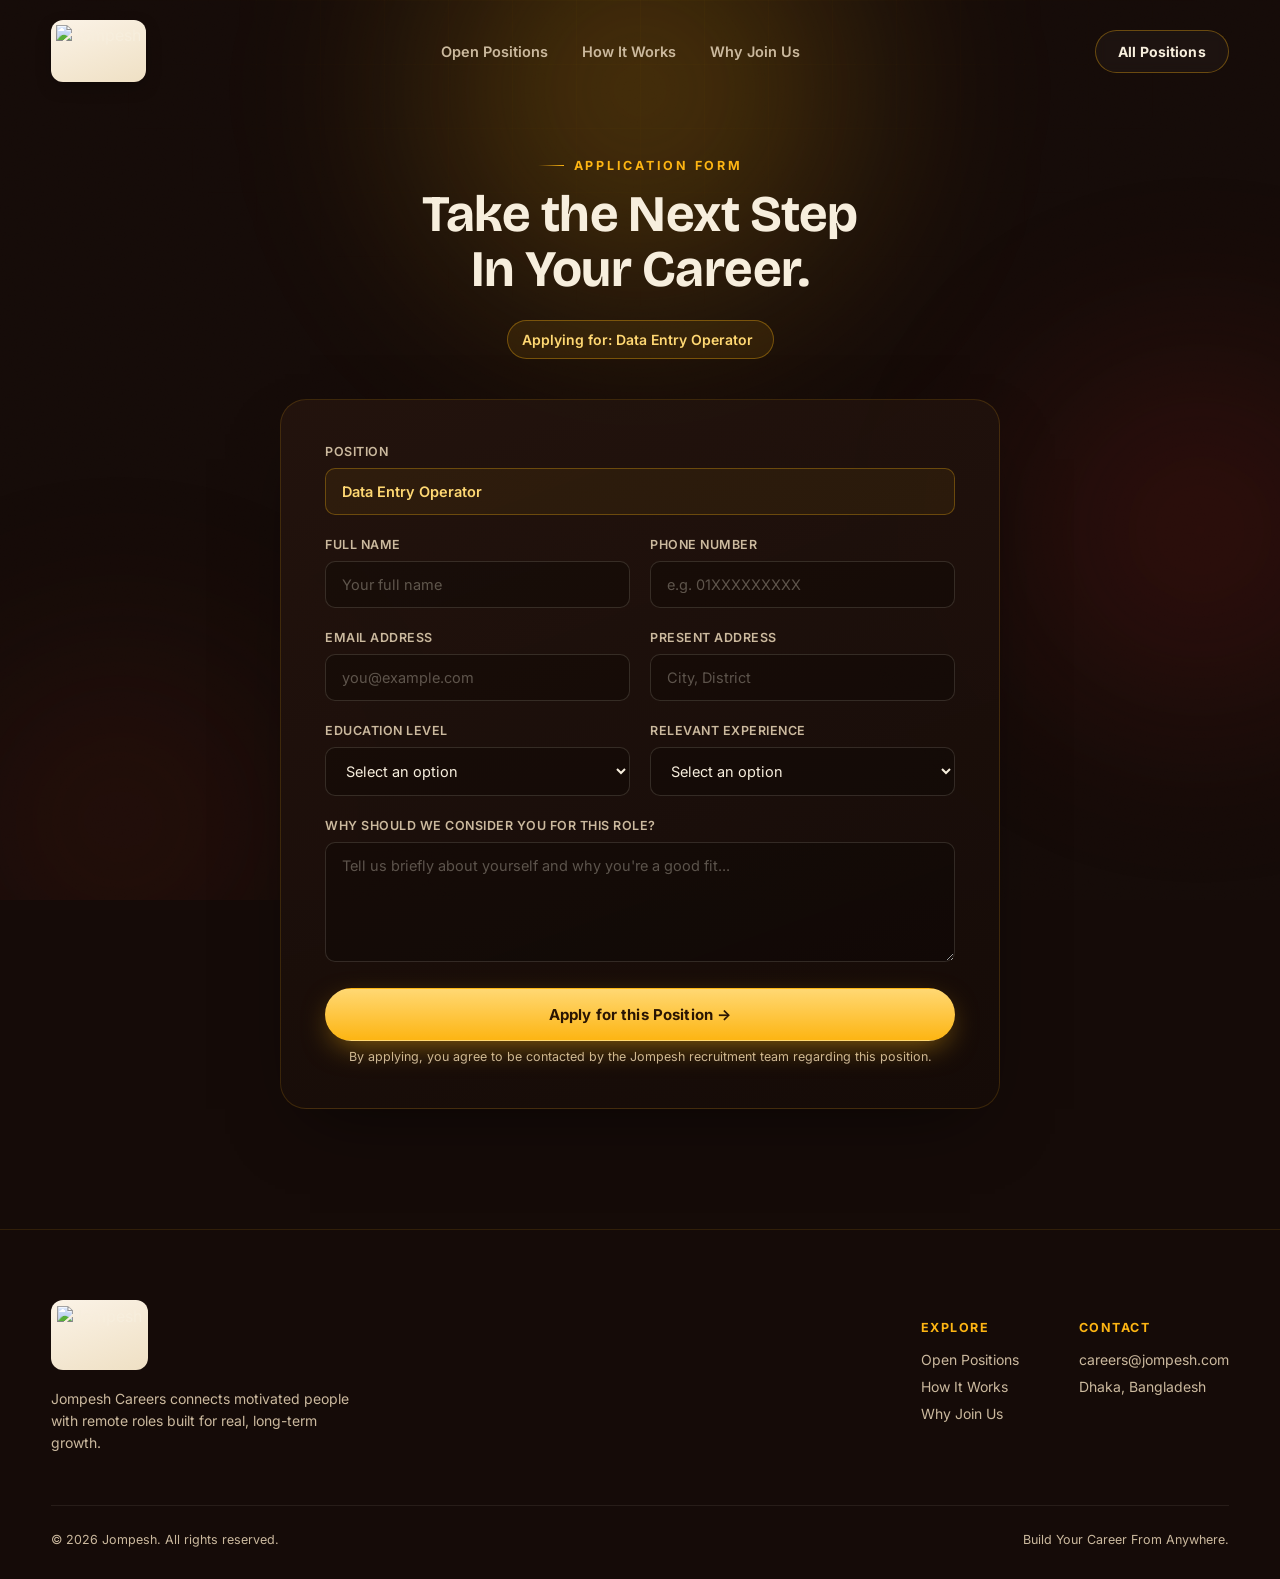
==== apply.html @ f6505351 "Add files via upload" ====
<!DOCTYPE html>
<html lang="en">
<head>
<meta charset="UTF-8">
<meta name="viewport" content="width=device-width, initial-scale=1.0">
<title>Apply — Jompesh Careers</title>
<meta name="description" content="Submit your application for a remote position at Jompesh.">
<link rel="icon" href="assets/logo.png">
<link rel="preconnect" href="https://fonts.googleapis.com">
<link rel="stylesheet" href="styles.css">
</head>
<body>

<div class="scene-bg">
  <div class="glow-orb gold"></div>
  <div class="glow-orb burgundy"></div>
  <div class="glow-orb brown"></div>
</div>

<!-- NAVBAR -->
<header class="navbar" id="navbar">
  <div class="wrap">
    <a href="index.html" class="brand">
      <span class="logo-frame"><img src="assets/logo.png" alt="Jompesh"></span>
    </a>
    <nav class="nav-links">
      <a href="index.html#positions">Open Positions</a>
      <a href="index.html#how-it-works">How It Works</a>
      <a href="index.html#why-us">Why Join Us</a>
    </nav>
    <div class="nav-cta">
      <a href="index.html#positions" class="btn btn-ghost">All Positions</a>
    </div>
    <button class="hamburger" id="hamburgerBtn" aria-label="Open menu">
      <span></span><span></span><span></span>
    </button>
  </div>
</header>

<div class="mobile-menu" id="mobileMenu">
  <a href="index.html#positions">Open Positions</a>
  <a href="index.html#how-it-works">How It Works</a>
  <a href="index.html#why-us">Why Join Us</a>
</div>

<!-- APPLY HERO -->
<section class="apply-hero">
  <div class="wrap">
    <span class="eyebrow reveal">Application Form</span>
    <h1 class="reveal">Take the Next Step<br>In Your Career.</h1>
    <div class="applying-for reveal" id="applyingForLabel"><span class="dot"></span>Applying for: Data Entry Operator</div>
  </div>
</section>

<!-- FORM -->
<section>
  <div class="wrap">
    <form class="form-shell reveal" id="applyForm" novalidate>

      <div class="field readonly">
        <label for="positionField">Position</label>
        <input type="text" id="positionField" readonly>
      </div>

      <div class="form-row">
        <div class="field">
          <label for="fullName">Full Name</label>
          <input type="text" id="fullName" placeholder="Your full name" required>
          <span class="field-error">Please enter your full name.</span>
        </div>
        <div class="field">
          <label for="phone">Phone Number</label>
          <input type="tel" id="phone" placeholder="e.g. 01XXXXXXXXX" required>
          <span class="field-error">Please enter a valid phone number.</span>
        </div>
      </div>

      <div class="form-row">
        <div class="field">
          <label for="email">Email Address</label>
          <input type="email" id="email" placeholder="you@example.com" required>
          <span class="field-error">Please enter a valid email address.</span>
        </div>
        <div class="field">
          <label for="address">Present Address</label>
          <input type="text" id="address" placeholder="City, District" required>
          <span class="field-error">Please enter your address.</span>
        </div>
      </div>

      <div class="form-row">
        <div class="field">
          <label for="education">Education Level</label>
          <select id="education" required>
            <option value="">Select an option</option>
            <option>SSC</option>
            <option>HSC</option>
            <option>Bachelor's Degree</option>
            <option>Master's Degree</option>
            <option>Other</option>
          </select>
          <span class="field-error">Please select your education level.</span>
        </div>
        <div class="field">
          <label for="experience">Relevant Experience</label>
          <select id="experience" required>
            <option value="">Select an option</option>
            <option>No Experience</option>
            <option>Less than 1 Year</option>
            <option>1–2 Years</option>
            <option>2+ Years</option>
          </select>
          <span class="field-error">Please select your experience level.</span>
        </div>
      </div>

      <div class="field">
        <label for="message">Why should we consider you for this role?</label>
        <textarea id="message" placeholder="Tell us briefly about yourself and why you're a good fit..." required></textarea>
        <span class="field-error">Please share a short message.</span>
      </div>

      <button type="submit" class="btn btn-primary btn-block">Apply for this Position →</button>
      <p class="form-foot">By applying, you agree to be contacted by the Jompesh recruitment team regarding this position.</p>
    </form>
  </div>
</section>

<!-- FOOTER -->
<footer>
  <div class="wrap">
    <div class="footer-top">
      <div class="footer-brand">
        <span class="logo-frame"><img src="assets/logo.png" alt="Jompesh"></span>
        <p>Jompesh Careers connects motivated people with remote roles built for real, long-term growth.</p>
      </div>
      <div class="footer-cols">
        <div class="footer-col">
          <h5>Explore</h5>
          <a href="index.html#positions">Open Positions</a>
          <a href="index.html#how-it-works">How It Works</a>
          <a href="index.html#why-us">Why Join Us</a>
        </div>
        <div class="footer-col">
          <h5>Contact</h5>
          <p>careers@jompesh.com</p>
          <p>Dhaka, Bangladesh</p>
        </div>
      </div>
    </div>
    <div class="footer-bottom">
      <span>© 2026 Jompesh. All rights reserved.</span>
      <span>Build Your Career From Anywhere.</span>
    </div>
  </div>
</footer>

<script src="script.js"></script>
</body>
</html>
---- styles.css ----
/* ============================================================
   Jompesh Careers — Design Tokens
   ============================================================ */
@import url('https://fonts.googleapis.com/css2?family=Bricolage+Grotesque:opsz,wght@12..96,400;12..96,500;12..96,600;12..96,700;12..96,800&family=Inter:wght@400;500;600;700&display=swap');

:root{
  /* Core palette — sampled directly from the Jompesh logo */
  --gold: #fdb513;
  --gold-soft: #ffd873;
  --gold-dim: #b9860f;
  --burgundy: #bc2625;
  --burgundy-soft: #e0524f;
  --brown: #6a2216;
  --brown-deep: #4a1810;
  --near-black: #150b08;
  --near-black-2: #1c100a;
  --cream: #f7eedd;
  --cream-dim: #cbb99e;

  --font-display: 'Bricolage Grotesque', 'Inter', sans-serif;
  --font-body: 'Inter', sans-serif;

  --radius-sm: 10px;
  --radius-md: 16px;
  --radius-lg: 26px;

  --ease: cubic-bezier(.22,1,.36,1);
}

*{ box-sizing: border-box; }
html{ scroll-behavior: smooth; }

body{
  margin: 0;
  background: var(--near-black);
  color: var(--cream);
  font-family: var(--font-body);
  -webkit-font-smoothing: antialiased;
  overflow-x: hidden;
}

img{ max-width: 100%; display: block; }
a{ color: inherit; text-decoration: none; }
button{ font-family: inherit; cursor: pointer; }
ul{ list-style: none; margin: 0; padding: 0; }

::selection{ background: var(--gold); color: var(--near-black); }

@media (prefers-reduced-motion: reduce){
  *{ animation-duration: 0.01ms !important; animation-iteration-count: 1 !important; transition-duration: 0.01ms !important; scroll-behavior: auto !important; }
}

/* ============================================================
   Ambient cinematic background — shared across the site
   ============================================================ */
.scene-bg{
  position: fixed;
  inset: 0;
  z-index: -3;
  background: var(--near-black);
  overflow: hidden;
}
.scene-bg::before{
  /* grain */
  content: "";
  position: absolute;
  inset: -20%;
  opacity: .05;
  mix-blend-mode: overlay;
  background-image: url("data:image/svg+xml;utf8,<svg xmlns='http://www.w3.org/2000/svg' width='160' height='160'><filter id='n'><feTurbulence type='fractalNoise' baseFrequency='0.9' numOctaves='2' stitchTiles='stitch'/></filter><rect width='100%25' height='100%25' filter='url(%23n)'/></svg>");
  background-size: 220px;
}
.scene-bg::after{
  content: "";
  position: absolute;
  inset: 0;
  background-image:
    linear-gradient(rgba(253,181,19,.05) 1px, transparent 1px),
    linear-gradient(90deg, rgba(253,181,19,.05) 1px, transparent 1px);
  background-size: 64px 64px;
  -webkit-mask-image: radial-gradient(ellipse 70% 55% at 50% 0%, #000 0%, transparent 70%);
          mask-image: radial-gradient(ellipse 70% 55% at 50% 0%, #000 0%, transparent 70%);
  opacity: .5;
}
.glow-orb{
  position: absolute;
  border-radius: 50%;
  filter: blur(90px);
  opacity: .55;
  will-change: transform;
}
.glow-orb.gold{
  width: 620px; height: 620px;
  top: -220px; left: 50%;
  transform: translateX(-50%);
  background: radial-gradient(circle, rgba(253,181,19,.55), transparent 70%);
  animation: driftGold 22s ease-in-out infinite;
}
.glow-orb.burgundy{
  width: 520px; height: 520px;
  top: 30%; right: -180px;
  background: radial-gradient(circle, rgba(188,38,37,.4), transparent 70%);
  animation: driftBurgundy 26s ease-in-out infinite;
}
.glow-orb.brown{
  width: 480px; height: 480px;
  bottom: -160px; left: -120px;
  background: radial-gradient(circle, rgba(106,34,22,.5), transparent 70%);
  animation: driftBrown 30s ease-in-out infinite;
}
@keyframes driftGold{
  0%,100%{ transform: translate(-50%,0) scale(1); }
  50%{ transform: translate(-46%,40px) scale(1.08); }
}
@keyframes driftBurgundy{
  0%,100%{ transform: translate(0,0) scale(1); }
  50%{ transform: translate(-30px,-30px) scale(1.06); }
}
@keyframes driftBrown{
  0%,100%{ transform: translate(0,0) scale(1); }
  50%{ transform: translate(30px,-20px) scale(1.05); }
}

/* ============================================================
   Layout helpers
   ============================================================ */
.wrap{
  width: min(1180px, 92%);
  margin-inline: auto;
}
section{ position: relative; }
.eyebrow{
  display: inline-flex;
  align-items: center;
  gap: 10px;
  font-family: var(--font-body);
  font-size: 12.5px;
  font-weight: 700;
  letter-spacing: .22em;
  text-transform: uppercase;
  color: var(--gold);
}
.eyebrow::before{
  content: "";
  width: 26px; height: 1px;
  background: linear-gradient(90deg, transparent, var(--gold));
}
h1,h2,h3,h4{
  font-family: var(--font-display);
  font-weight: 700;
  line-height: 1.08;
  margin: 0;
  letter-spacing: -.01em;
}
p{ margin: 0; }
.text-muted{ color: var(--cream-dim); }

.reveal{
  opacity: 0;
  transform: translateY(26px);
  transition: opacity .9s var(--ease), transform .9s var(--ease);
}
.reveal.is-visible{ opacity: 1; transform: translateY(0); }

/* ============================================================
   Buttons
   ============================================================ */
.btn{
  position: relative;
  display: inline-flex;
  align-items: center;
  justify-content: center;
  gap: 10px;
  padding: 16px 30px;
  border-radius: 999px;
  font-family: var(--font-body);
  font-weight: 700;
  font-size: 15px;
  letter-spacing: .01em;
  border: 1px solid transparent;
  transition: transform .35s var(--ease), box-shadow .35s var(--ease), background .35s var(--ease), border-color .35s var(--ease);
  white-space: nowrap;
}
.btn-primary{
  background: linear-gradient(180deg, var(--gold-soft), var(--gold));
  color: #2a1503;
  box-shadow: 0 10px 30px -8px rgba(253,181,19,.55);
}
.btn-primary:hover{
  transform: translateY(-3px);
  box-shadow: 0 16px 38px -8px rgba(253,181,19,.75);
}
.btn-ghost{
  background: rgba(255,255,255,.03);
  color: var(--cream);
  border-color: rgba(253,181,19,.35);
  backdrop-filter: blur(6px);
}
.btn-ghost:hover{
  transform: translateY(-3px);
  border-color: var(--gold);
  background: rgba(253,181,19,.08);
}
.btn-block{ width: 100%; }
.btn[disabled]{ opacity: .6; cursor: not-allowed; transform: none !important; }

/* ============================================================
   Navbar
   ============================================================ */
.navbar{
  position: fixed;
  top: 0; left: 0; right: 0;
  z-index: 100;
  padding: 20px 0;
  transition: background .4s var(--ease), padding .4s var(--ease), border-color .4s var(--ease), backdrop-filter .4s var(--ease);
  border-bottom: 1px solid transparent;
}
.navbar.scrolled{
  padding: 12px 0;
  background: rgba(21,11,8,.78);
  backdrop-filter: blur(16px) saturate(140%);
  border-bottom: 1px solid rgba(253,181,19,.14);
}
.navbar .wrap{
  display: flex;
  align-items: center;
  justify-content: space-between;
}
.brand{
  display: flex;
  align-items: center;
  gap: 12px;
}
.brand .logo-frame{
  background: linear-gradient(160deg, #fbf3e7, #efe0c4);
  border-radius: 12px;
  padding: 5px;
  box-shadow: 0 6px 18px -6px rgba(0,0,0,.5);
  display: flex;
}
.brand .logo-frame img{ height: 52px; width: auto; display: block; }

.nav-links{
  display: flex;
  align-items: center;
  gap: 34px;
}
.nav-links a{
  font-size: 14.5px;
  font-weight: 600;
  color: var(--cream-dim);
  transition: color .25s var(--ease);
  position: relative;
}
.nav-links a:hover{ color: var(--cream); }
.nav-cta{ display: flex; align-items: center; gap: 16px; }
.nav-cta .btn{ padding: 12px 22px; font-size: 14px; }

.hamburger{
  display: none;
  flex-direction: column;
  gap: 5px;
  background: none;
  border: none;
  padding: 8px;
}
.hamburger span{
  width: 22px; height: 2px;
  background: var(--cream);
  border-radius: 2px;
  transition: transform .3s var(--ease), opacity .3s var(--ease);
}
.mobile-menu{
  position: fixed;
  inset: 0;
  z-index: 99;
  background: rgba(15,9,6,.98);
  display: flex;
  flex-direction: column;
  align-items: center;
  justify-content: center;
  gap: 30px;
  opacity: 0;
  pointer-events: none;
  transition: opacity .35s var(--ease);
}
.mobile-menu.open{ opacity: 1; pointer-events: auto; }
.mobile-menu a{ font-size: 22px; font-weight: 700; font-family: var(--font-display); }
.mobile-menu .btn{ margin-top: 10px; }

/* ============================================================
   Hero
   ============================================================ */
.hero{
  min-height: 100svh;
  display: flex;
  align-items: center;
  padding: 140px 0 90px;
}
.hero-inner{
  display: grid;
  place-items: center;
  text-align: center;
  gap: 26px;
}
.hero h1{
  font-size: clamp(2.6rem, 6.4vw, 5.1rem);
  max-width: 16ch;
}
.hero h1 .accent{
  background: linear-gradient(100deg, var(--gold-soft), var(--gold) 45%, var(--burgundy-soft));
  -webkit-background-clip: text;
  background-clip: text;
  color: transparent;
}
.hero-sub{
  max-width: 56ch;
  font-size: 17.5px;
  line-height: 1.65;
  color: var(--cream-dim);
}
.hero-actions{
  display: flex;
  gap: 16px;
  flex-wrap: wrap;
  justify-content: center;
  margin-top: 8px;
}
.hero-stats{
  display: flex;
  gap: 46px;
  margin-top: 48px;
  flex-wrap: wrap;
  justify-content: center;
}
.hero-stats .stat{ text-align: center; }
.hero-stats .stat b{
  display: block;
  font-family: var(--font-display);
  font-size: 26px;
  color: var(--gold);
}
.hero-stats .stat span{
  font-size: 12.5px;
  letter-spacing: .06em;
  text-transform: uppercase;
  color: var(--cream-dim);
}
.scroll-cue{
  position: absolute;
  bottom: 26px; left: 50%;
  transform: translateX(-50%);
  width: 26px; height: 42px;
  border: 1.5px solid rgba(247,238,221,.35);
  border-radius: 20px;
  display: flex;
  justify-content: center;
  padding-top: 8px;
}
.scroll-cue::after{
  content: "";
  width: 4px; height: 8px;
  border-radius: 3px;
  background: var(--gold);
  animation: scrollCue 1.8s ease-in-out infinite;
}
@keyframes scrollCue{
  0%{ opacity: 1; transform: translateY(0); }
  70%{ opacity: 0; transform: translateY(12px); }
  100%{ opacity: 0; transform: translateY(0); }
}

/* ============================================================
   Section heading
   ============================================================ */
.section-head{
  display: flex;
  align-items: flex-end;
  justify-content: space-between;
  gap: 30px;
  margin-bottom: 46px;
  flex-wrap: wrap;
}
.section-head h2{ font-size: clamp(1.9rem, 3.4vw, 2.7rem); margin-top: 14px; }
.section-head p{ max-width: 46ch; color: var(--cream-dim); font-size: 15.5px; }
.section-pad{ padding: 100px 0; }

/* ============================================================
   Job cards
   ============================================================ */
.jobs-grid{
  display: grid;
  grid-template-columns: repeat(2, 1fr);
  gap: 26px;
}
.job-card{
  position: relative;
  border-radius: var(--radius-lg);
  padding: 32px 30px 30px;
  background: linear-gradient(155deg, rgba(37,21,14,.9), rgba(21,11,8,.92));
  border: 1px solid rgba(253,181,19,.14);
  overflow: hidden;
  transition: transform .5s var(--ease), border-color .5s var(--ease), box-shadow .5s var(--ease);
}
.job-card::before{
  content: "";
  position: absolute; inset: 0;
  background: radial-gradient(circle at 85% -10%, var(--accent-glow, rgba(253,181,19,.28)), transparent 55%);
  opacity: .8;
  transition: opacity .5s var(--ease);
  pointer-events: none;
}
.job-card.burgundy-accent{ --accent-glow: rgba(188,38,37,.32); }
.job-card:hover{
  transform: translateY(-8px);
  border-color: rgba(253,181,19,.5);
  box-shadow: 0 26px 50px -20px rgba(0,0,0,.65);
}
.job-card-top{
  display: flex;
  align-items: center;
  justify-content: space-between;
  margin-bottom: 22px;
}
.badge{
  display: inline-flex;
  align-items: center;
  gap: 6px;
  font-size: 11px;
  font-weight: 700;
  letter-spacing: .12em;
  padding: 6px 12px;
  border-radius: 999px;
  background: rgba(253,181,19,.12);
  border: 1px solid rgba(253,181,19,.4);
  color: var(--gold-soft);
}
.badge::before{
  content: "";
  width: 6px; height: 6px;
  border-radius: 50%;
  background: var(--gold);
  box-shadow: 0 0 0 3px rgba(253,181,19,.25);
}
.job-icon{
  width: 46px; height: 46px;
  border-radius: 12px;
  display: grid;
  place-items: center;
  background: rgba(255,255,255,.03);
  border: 1px solid rgba(253,181,19,.2);
  color: var(--gold);
}
.job-card h3{
  font-size: 24px;
  margin-bottom: 6px;
}
.job-meta{
  display: flex;
  gap: 18px;
  flex-wrap: wrap;
  margin: 14px 0 16px;
  font-size: 13.5px;
  color: var(--cream-dim);
}
.job-meta span{ display: flex; align-items: center; gap: 7px; }
.job-meta strong{ color: var(--cream); }
.job-desc{
  font-size: 14.5px;
  line-height: 1.6;
  color: var(--cream-dim);
  margin-bottom: 24px;
}
.job-card-actions{
  display: flex;
  gap: 12px;
}
.job-card-actions .btn{ padding: 13px 20px; font-size: 13.5px; flex: 1; }

/* ============================================================
   Why join us
   ============================================================ */
.why-grid{
  display: grid;
  grid-template-columns: repeat(4, 1fr);
  gap: 22px;
}
.why-card{
  padding: 30px 24px;
  border-radius: var(--radius-md);
  background: rgba(255,255,255,.02);
  border: 1px solid rgba(247,238,221,.08);
  transition: border-color .4s var(--ease), transform .4s var(--ease), background .4s var(--ease);
}
.why-card:hover{
  transform: translateY(-6px);
  border-color: rgba(253,181,19,.4);
  background: rgba(253,181,19,.04);
}
.why-icon{
  width: 42px; height: 42px;
  margin-bottom: 20px;
  color: var(--gold);
}
.why-card h4{ font-size: 16.5px; margin-bottom: 10px; letter-spacing: .01em; }
.why-card p{ font-size: 14px; color: var(--cream-dim); line-height: 1.6; }

/* ============================================================
   Process timeline
   ============================================================ */
.timeline{
  display: grid;
  grid-template-columns: repeat(4, 1fr);
  gap: 0;
  position: relative;
  margin-top: 30px;
}
.timeline::before{
  content: "";
  position: absolute;
  top: 27px; left: 6%; right: 6%;
  height: 1px;
  background: linear-gradient(90deg, transparent, rgba(253,181,19,.5), rgba(253,181,19,.5), transparent);
}
.tl-step{
  padding: 0 18px;
  text-align: left;
  position: relative;
}
.tl-num{
  width: 56px; height: 56px;
  border-radius: 50%;
  display: grid;
  place-items: center;
  font-family: var(--font-display);
  font-weight: 700;
  font-size: 18px;
  color: var(--near-black);
  background: linear-gradient(160deg, var(--gold-soft), var(--gold));
  box-shadow: 0 0 0 6px var(--near-black), 0 8px 24px -6px rgba(253,181,19,.6);
  margin-bottom: 22px;
  position: relative;
  z-index: 2;
}
.tl-step h4{ font-size: 16.5px; margin-bottom: 8px; }
.tl-step p{ font-size: 14px; color: var(--cream-dim); line-height: 1.6; }

/* ============================================================
   Footer
   ============================================================ */
footer{
  padding: 70px 0 32px;
  border-top: 1px solid rgba(253,181,19,.12);
  margin-top: 40px;
}
.footer-top{
  display: flex;
  justify-content: space-between;
  gap: 40px;
  flex-wrap: wrap;
  margin-bottom: 50px;
}
.footer-brand .logo-frame{
  background: linear-gradient(160deg, #fbf3e7, #efe0c4);
  border-radius: 12px;
  padding: 6px;
  display: inline-flex;
  margin-bottom: 18px;
}
.footer-brand .logo-frame img{ height: 58px; }
.footer-brand p{ color: var(--cream-dim); font-size: 14px; max-width: 34ch; line-height: 1.6; }
.footer-cols{ display: flex; gap: 60px; flex-wrap: wrap; }
.footer-col h5{
  font-size: 12.5px;
  letter-spacing: .12em;
  text-transform: uppercase;
  color: var(--gold);
  margin-bottom: 16px;
}
.footer-col a, .footer-col p{
  display: block;
  font-size: 14px;
  color: var(--cream-dim);
  margin-bottom: 10px;
  transition: color .25s var(--ease);
}
.footer-col a:hover{ color: var(--gold-soft); }
.footer-bottom{
  display: flex;
  justify-content: space-between;
  gap: 16px;
  flex-wrap: wrap;
  padding-top: 26px;
  border-top: 1px solid rgba(247,238,221,.08);
  font-size: 12.5px;
  color: var(--cream-dim);
}

/* ============================================================
   Job details modal
   ============================================================ */
.modal-overlay{
  position: fixed;
  inset: 0;
  z-index: 200;
  background: rgba(10,6,4,.7);
  backdrop-filter: blur(6px);
  display: flex;
  align-items: flex-start;
  justify-content: center;
  padding: 5vh 20px;
  opacity: 0;
  pointer-events: none;
  transition: opacity .4s var(--ease);
  overflow-y: auto;
}
.modal-overlay.open{ opacity: 1; pointer-events: auto; }
.modal-panel{
  width: min(760px, 100%);
  border-radius: var(--radius-lg);
  background: linear-gradient(165deg, #241209, #150b08 55%);
  border: 1px solid rgba(253,181,19,.25);
  box-shadow: 0 40px 90px -20px rgba(0,0,0,.7);
  position: relative;
  overflow: hidden;
  transform: translateY(30px) scale(.98);
  transition: transform .45s var(--ease);
  margin-bottom: 5vh;
}
.modal-overlay.open .modal-panel{ transform: translateY(0) scale(1); }
.modal-panel::before{
  content: "";
  position: absolute; inset: 0;
  background: radial-gradient(circle at 100% 0%, rgba(253,181,19,.22), transparent 55%),
              radial-gradient(circle at 0% 100%, rgba(188,38,37,.22), transparent 55%);
  pointer-events: none;
}
.modal-close{
  position: absolute;
  top: 22px; right: 22px;
  width: 38px; height: 38px;
  border-radius: 50%;
  border: 1px solid rgba(247,238,221,.2);
  background: rgba(255,255,255,.04);
  color: var(--cream);
  display: grid;
  place-items: center;
  z-index: 3;
  transition: border-color .3s var(--ease), transform .3s var(--ease);
}
.modal-close:hover{ border-color: var(--gold); transform: rotate(90deg); }
.modal-body{ position: relative; z-index: 1; padding: 46px 42px 42px; }
.modal-body .eyebrow{ margin-bottom: 16px; }
.modal-body h2{ font-size: clamp(1.7rem, 3.4vw, 2.3rem); margin-bottom: 26px; max-width: 22ch; }
.info-grid{
  display: grid;
  grid-template-columns: repeat(3, 1fr);
  gap: 14px;
  margin-bottom: 34px;
}
.info-card{
  padding: 16px 16px;
  border-radius: var(--radius-sm);
  background: rgba(255,255,255,.03);
  border: 1px solid rgba(247,238,221,.09);
}
.info-card span{
  display: block;
  font-size: 11px;
  letter-spacing: .08em;
  text-transform: uppercase;
  color: var(--cream-dim);
  margin-bottom: 6px;
}
.info-card b{ font-size: 15px; font-family: var(--font-display); color: var(--gold-soft); }
.modal-desc h4{
  font-size: 13px;
  letter-spacing: .1em;
  text-transform: uppercase;
  color: var(--gold);
  margin: 26px 0 12px;
}
.modal-desc p{ font-size: 14.5px; line-height: 1.75; color: var(--cream-dim); margin-bottom: 6px; }
.modal-desc ul{ margin-top: 6px; }
.modal-desc li{
  font-size: 14.5px;
  line-height: 1.7;
  color: var(--cream-dim);
  padding-left: 20px;
  position: relative;
  margin-bottom: 8px;
}
.modal-desc li::before{
  content: "";
  position: absolute; left: 0; top: 9px;
  width: 6px; height: 6px;
  border-radius: 50%;
  background: var(--gold);
}
.modal-apply{
  margin-top: 34px;
  width: 100%;
  padding: 18px;
  font-size: 15.5px;
}

body.modal-locked{ overflow: hidden; }

/* ============================================================
   Application form page
   ============================================================ */
.apply-hero{ padding: 150px 0 40px; text-align: center; }
.apply-hero h1{ font-size: clamp(2.1rem, 4.4vw, 3.2rem); margin-top: 14px; }
.applying-for{
  display: inline-flex;
  align-items: center;
  gap: 10px;
  margin-top: 22px;
  padding: 10px 20px 10px 14px;
  border-radius: 999px;
  background: rgba(253,181,19,.09);
  border: 1px solid rgba(253,181,19,.35);
  font-size: 14px;
  font-weight: 600;
  color: var(--gold-soft);
}
.applying-for .dot{
  width: 8px; height: 8px; border-radius: 50%; background: var(--gold);
  box-shadow: 0 0 0 4px rgba(253,181,19,.2);
}

.form-shell{
  max-width: 720px;
  margin: 0 auto 120px;
  padding: 44px;
  border-radius: var(--radius-lg);
  background: linear-gradient(160deg, rgba(37,21,14,.85), rgba(21,11,8,.9));
  border: 1px solid rgba(253,181,19,.16);
  box-shadow: 0 30px 70px -30px rgba(0,0,0,.6);
}
.form-row{ display: grid; grid-template-columns: 1fr 1fr; gap: 20px; }
.field{ margin-bottom: 22px; }
.field label{
  display: block;
  font-size: 12.5px;
  font-weight: 600;
  letter-spacing: .04em;
  text-transform: uppercase;
  color: var(--cream-dim);
  margin-bottom: 9px;
}
.field input,
.field select,
.field textarea{
  width: 100%;
  padding: 14px 16px;
  border-radius: var(--radius-sm);
  border: 1px solid rgba(247,238,221,.14);
  background: rgba(0,0,0,.22);
  color: var(--cream);
  font-family: var(--font-body);
  font-size: 14.5px;
  transition: border-color .3s var(--ease), box-shadow .3s var(--ease), background .3s var(--ease);
}
.field input::placeholder, .field textarea::placeholder{ color: rgba(247,238,221,.32); }
.field input:focus, .field select:focus, .field textarea:focus{
  outline: none;
  border-color: var(--gold);
  background: rgba(0,0,0,.32);
  box-shadow: 0 0 0 4px rgba(253,181,19,.14);
}
.field textarea{ resize: vertical; min-height: 120px; }
.field.readonly input{
  color: var(--gold-soft);
  font-weight: 600;
  background: rgba(253,181,19,.06);
  border-color: rgba(253,181,19,.3);
  cursor: not-allowed;
}
.field-error{
  display: none;
  font-size: 12.5px;
  color: var(--burgundy-soft);
  margin-top: 8px;
  font-weight: 600;
}
.field.invalid input, .field.invalid select, .field.invalid textarea{
  border-color: var(--burgundy);
  box-shadow: 0 0 0 4px rgba(188,38,37,.14);
}
.field.invalid .field-error{ display: block; }
.form-foot{
  margin-top: 8px;
  font-size: 12.5px;
  color: var(--cream-dim);
  text-align: center;
}
.form-foot a{ color: var(--gold-soft); font-weight: 600; }

/* ============================================================
   Responsive
   ============================================================ */
@media (max-width: 980px){
  .jobs-grid{ grid-template-columns: 1fr; }
  .why-grid{ grid-template-columns: repeat(2, 1fr); }
  .timeline{ grid-template-columns: 1fr; gap: 34px; }
  .timeline::before{ display: none; }
  .info-grid{ grid-template-columns: repeat(2, 1fr); }
}
@media (max-width: 760px){
  .nav-links, .nav-cta .btn-ghost{ display: none; }
  .hamburger{ display: flex; }
  .why-grid{ grid-template-columns: 1fr; }
  .form-row{ grid-template-columns: 1fr; }
  .modal-body{ padding: 34px 22px 28px; }
  .info-grid{ grid-template-columns: 1fr 1fr; }
  .form-shell{ padding: 28px 22px; }
  .footer-top{ flex-direction: column; }
  .footer-cols{ gap: 34px; }
}
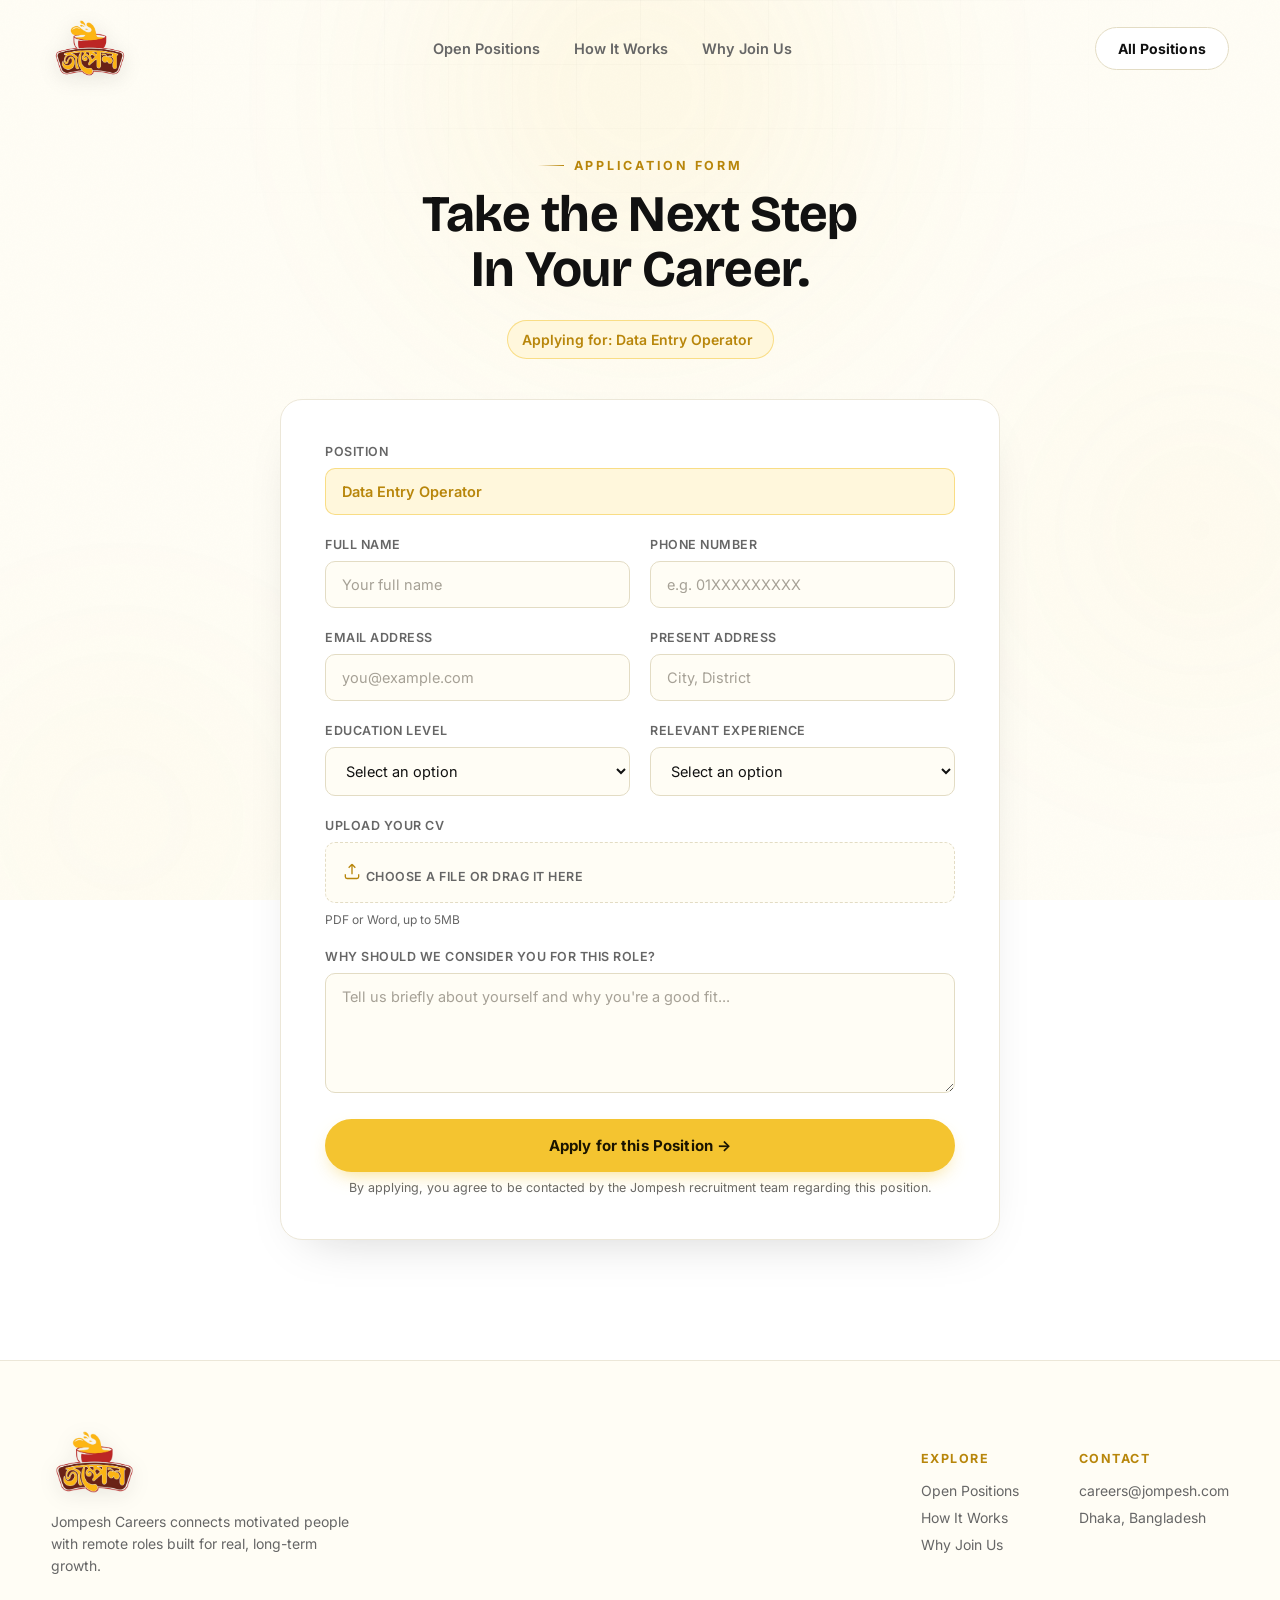
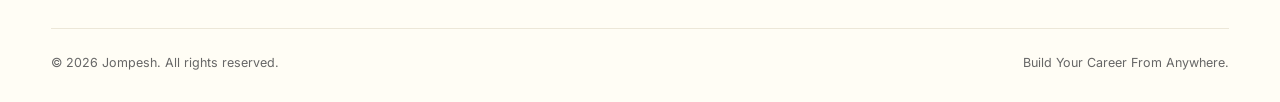
==== commit 53821953: "Add files via upload" ====
--- a/apply.html
+++ b/apply.html
@@ -115,6 +115,19 @@
       </div>
 
       <div class="field">
+        <label for="cvUpload">Upload Your CV</label>
+        <div class="file-upload" id="fileUpload">
+          <input type="file" id="cvUpload" accept=".pdf,.doc,.docx" required>
+          <label for="cvUpload" class="file-upload-label">
+            <svg width="20" height="20" viewBox="0 0 24 24" fill="none" stroke="currentColor" stroke-width="1.6"><path d="M12 16V4M12 4l-4 4M12 4l4 4"/><path d="M4 16v3a2 2 0 0 0 2 2h12a2 2 0 0 0 2-2v-3"/></svg>
+            <span class="file-upload-text" id="fileUploadText">Choose a file or drag it here</span>
+          </label>
+          <span class="file-upload-hint">PDF or Word, up to 5MB</span>
+        </div>
+        <span class="field-error">Please upload your CV.</span>
+      </div>
+
+      <div class="field">
         <label for="message">Why should we consider you for this role?</label>
         <textarea id="message" placeholder="Tell us briefly about yourself and why you're a good fit..." required></textarea>
         <span class="field-error">Please share a short message.</span>
--- a/styles.css
+++ b/styles.css
@@ -4,25 +4,38 @@
 @import url('https://fonts.googleapis.com/css2?family=Bricolage+Grotesque:opsz,wght@12..96,400;12..96,500;12..96,600;12..96,700;12..96,800&family=Inter:wght@400;500;600;700&display=swap');
 
 :root{
-  /* Core palette — sampled directly from the Jompesh logo */
-  --gold: #fdb513;
-  --gold-soft: #ffd873;
-  --gold-dim: #b9860f;
-  --burgundy: #bc2625;
-  --burgundy-soft: #e0524f;
+  /* Core palette — clean yellow + white */
+  --gold: #F4C430;
+  --gold-soft: #FFD873;
+  --gold-dim: #C79A0F;
+  --gold-deep: #B8860B;
+
+  --bg: #FFFFFF;
+  --bg-soft: #FFFDF5;
+  --ink: #111111;
+  --ink-soft: #666666;
+  --line: #ECE7D8;
+  --line-strong: #E3DCC4;
+
+  --danger: #C0392B;
+  --danger-soft: #E0524F;
+
+  /* legacy aliases kept so nothing else needs renaming */
+  --near-black: #111111;
+  --near-black-2: #1c100a;
+  --cream: #111111;
+  --cream-dim: #666666;
+  --burgundy: #C0392B;
+  --burgundy-soft: #E0524F;
   --brown: #6a2216;
   --brown-deep: #4a1810;
-  --near-black: #150b08;
-  --near-black-2: #1c100a;
-  --cream: #f7eedd;
-  --cream-dim: #cbb99e;
 
   --font-display: 'Bricolage Grotesque', 'Inter', sans-serif;
   --font-body: 'Inter', sans-serif;
 
   --radius-sm: 10px;
   --radius-md: 16px;
-  --radius-lg: 26px;
+  --radius-lg: 22px;
 
   --ease: cubic-bezier(.22,1,.36,1);
 }
@@ -32,8 +45,8 @@
 
 body{
   margin: 0;
-  background: var(--near-black);
-  color: var(--cream);
+  background: var(--bg);
+  color: var(--ink);
   font-family: var(--font-body);
   -webkit-font-smoothing: antialiased;
   overflow-x: hidden;
@@ -44,29 +57,30 @@
 button{ font-family: inherit; cursor: pointer; }
 ul{ list-style: none; margin: 0; padding: 0; }
 
-::selection{ background: var(--gold); color: var(--near-black); }
+::selection{ background: var(--gold); color: var(--ink); }
 
 @media (prefers-reduced-motion: reduce){
   *{ animation-duration: 0.01ms !important; animation-iteration-count: 1 !important; transition-duration: 0.01ms !important; scroll-behavior: auto !important; }
 }
 
 /* ============================================================
-   Ambient cinematic background — shared across the site
+   Ambient background — shared across the site
+   Kept subtle and light: soft off-white wash + faint yellow glows
    ============================================================ */
 .scene-bg{
   position: fixed;
   inset: 0;
   z-index: -3;
-  background: var(--near-black);
+  background: var(--bg-soft);
   overflow: hidden;
 }
 .scene-bg::before{
-  /* grain */
+  /* grain — barely visible on light background */
   content: "";
   position: absolute;
   inset: -20%;
-  opacity: .05;
-  mix-blend-mode: overlay;
+  opacity: .02;
+  mix-blend-mode: multiply;
   background-image: url("data:image/svg+xml;utf8,<svg xmlns='http://www.w3.org/2000/svg' width='160' height='160'><filter id='n'><feTurbulence type='fractalNoise' baseFrequency='0.9' numOctaves='2' stitchTiles='stitch'/></filter><rect width='100%25' height='100%25' filter='url(%23n)'/></svg>");
   background-size: 220px;
 }
@@ -75,37 +89,37 @@
   position: absolute;
   inset: 0;
   background-image:
-    linear-gradient(rgba(253,181,19,.05) 1px, transparent 1px),
-    linear-gradient(90deg, rgba(253,181,19,.05) 1px, transparent 1px);
+    linear-gradient(rgba(17,17,17,.035) 1px, transparent 1px),
+    linear-gradient(90deg, rgba(17,17,17,.035) 1px, transparent 1px);
   background-size: 64px 64px;
   -webkit-mask-image: radial-gradient(ellipse 70% 55% at 50% 0%, #000 0%, transparent 70%);
           mask-image: radial-gradient(ellipse 70% 55% at 50% 0%, #000 0%, transparent 70%);
-  opacity: .5;
+  opacity: .6;
 }
 .glow-orb{
   position: absolute;
   border-radius: 50%;
-  filter: blur(90px);
-  opacity: .55;
+  filter: blur(110px);
+  opacity: .35;
   will-change: transform;
 }
 .glow-orb.gold{
   width: 620px; height: 620px;
   top: -220px; left: 50%;
   transform: translateX(-50%);
-  background: radial-gradient(circle, rgba(253,181,19,.55), transparent 70%);
+  background: radial-gradient(circle, rgba(244,196,48,.35), transparent 70%);
   animation: driftGold 22s ease-in-out infinite;
 }
 .glow-orb.burgundy{
   width: 520px; height: 520px;
   top: 30%; right: -180px;
-  background: radial-gradient(circle, rgba(188,38,37,.4), transparent 70%);
+  background: radial-gradient(circle, rgba(244,196,48,.18), transparent 70%);
   animation: driftBurgundy 26s ease-in-out infinite;
 }
 .glow-orb.brown{
   width: 480px; height: 480px;
   bottom: -160px; left: -120px;
-  background: radial-gradient(circle, rgba(106,34,22,.5), transparent 70%);
+  background: radial-gradient(circle, rgba(244,196,48,.14), transparent 70%);
   animation: driftBrown 30s ease-in-out infinite;
 }
 @keyframes driftGold{
@@ -138,12 +152,12 @@
   font-weight: 700;
   letter-spacing: .22em;
   text-transform: uppercase;
-  color: var(--gold);
+  color: var(--gold-deep);
 }
 .eyebrow::before{
   content: "";
   width: 26px; height: 1px;
-  background: linear-gradient(90deg, transparent, var(--gold));
+  background: linear-gradient(90deg, transparent, var(--gold-deep));
 }
 h1,h2,h3,h4{
   font-family: var(--font-display);
@@ -151,9 +165,10 @@
   line-height: 1.08;
   margin: 0;
   letter-spacing: -.01em;
+  color: var(--ink);
 }
 p{ margin: 0; }
-.text-muted{ color: var(--cream-dim); }
+.text-muted{ color: var(--ink-soft); }
 
 .reveal{
   opacity: 0;
@@ -178,28 +193,28 @@
   font-size: 15px;
   letter-spacing: .01em;
   border: 1px solid transparent;
-  transition: transform .35s var(--ease), box-shadow .35s var(--ease), background .35s var(--ease), border-color .35s var(--ease);
+  transition: transform .3s var(--ease), box-shadow .3s var(--ease), background .3s var(--ease), border-color .3s var(--ease), color .3s var(--ease);
   white-space: nowrap;
 }
 .btn-primary{
-  background: linear-gradient(180deg, var(--gold-soft), var(--gold));
-  color: #2a1503;
-  box-shadow: 0 10px 30px -8px rgba(253,181,19,.55);
+  background: var(--gold);
+  color: #1a1400;
+  box-shadow: 0 8px 20px -8px rgba(244,196,48,.65);
 }
 .btn-primary:hover{
-  transform: translateY(-3px);
-  box-shadow: 0 16px 38px -8px rgba(253,181,19,.75);
+  background: var(--gold-soft);
+  transform: translateY(-2px);
+  box-shadow: 0 12px 26px -8px rgba(244,196,48,.75);
 }
 .btn-ghost{
-  background: rgba(255,255,255,.03);
-  color: var(--cream);
-  border-color: rgba(253,181,19,.35);
-  backdrop-filter: blur(6px);
+  background: #FFFFFF;
+  color: var(--ink);
+  border-color: var(--line-strong);
 }
 .btn-ghost:hover{
-  transform: translateY(-3px);
+  transform: translateY(-2px);
   border-color: var(--gold);
-  background: rgba(253,181,19,.08);
+  background: var(--bg-soft);
 }
 .btn-block{ width: 100%; }
 .btn[disabled]{ opacity: .6; cursor: not-allowed; transform: none !important; }
@@ -212,14 +227,15 @@
   top: 0; left: 0; right: 0;
   z-index: 100;
   padding: 20px 0;
-  transition: background .4s var(--ease), padding .4s var(--ease), border-color .4s var(--ease), backdrop-filter .4s var(--ease);
+  transition: background .4s var(--ease), padding .4s var(--ease), border-color .4s var(--ease), backdrop-filter .4s var(--ease), box-shadow .4s var(--ease);
   border-bottom: 1px solid transparent;
 }
 .navbar.scrolled{
   padding: 12px 0;
-  background: rgba(21,11,8,.78);
+  background: rgba(255,255,255,.9);
   backdrop-filter: blur(16px) saturate(140%);
-  border-bottom: 1px solid rgba(253,181,19,.14);
+  border-bottom: 1px solid var(--line);
+  box-shadow: 0 4px 24px -12px rgba(17,17,17,.12);
 }
 .navbar .wrap{
   display: flex;
@@ -232,13 +248,10 @@
   gap: 12px;
 }
 .brand .logo-frame{
-  background: linear-gradient(160deg, #fbf3e7, #efe0c4);
-  border-radius: 12px;
-  padding: 5px;
-  box-shadow: 0 6px 18px -6px rgba(0,0,0,.5);
-  display: flex;
-}
-.brand .logo-frame img{ height: 52px; width: auto; display: block; }
+  display: flex;
+  filter: drop-shadow(0 4px 10px rgba(17,17,17,.12));
+}
+.brand .logo-frame img{ height: 56px; width: auto; display: block; }
 
 .nav-links{
   display: flex;
@@ -248,11 +261,11 @@
 .nav-links a{
   font-size: 14.5px;
   font-weight: 600;
-  color: var(--cream-dim);
+  color: var(--ink-soft);
   transition: color .25s var(--ease);
   position: relative;
 }
-.nav-links a:hover{ color: var(--cream); }
+.nav-links a:hover{ color: var(--ink); }
 .nav-cta{ display: flex; align-items: center; gap: 16px; }
 .nav-cta .btn{ padding: 12px 22px; font-size: 14px; }
 
@@ -266,7 +279,7 @@
 }
 .hamburger span{
   width: 22px; height: 2px;
-  background: var(--cream);
+  background: var(--ink);
   border-radius: 2px;
   transition: transform .3s var(--ease), opacity .3s var(--ease);
 }
@@ -274,7 +287,7 @@
   position: fixed;
   inset: 0;
   z-index: 99;
-  background: rgba(15,9,6,.98);
+  background: rgba(255,255,255,.98);
   display: flex;
   flex-direction: column;
   align-items: center;
@@ -285,7 +298,7 @@
   transition: opacity .35s var(--ease);
 }
 .mobile-menu.open{ opacity: 1; pointer-events: auto; }
-.mobile-menu a{ font-size: 22px; font-weight: 700; font-family: var(--font-display); }
+.mobile-menu a{ font-size: 22px; font-weight: 700; font-family: var(--font-display); color: var(--ink); }
 .mobile-menu .btn{ margin-top: 10px; }
 
 /* ============================================================
@@ -308,16 +321,13 @@
   max-width: 16ch;
 }
 .hero h1 .accent{
-  background: linear-gradient(100deg, var(--gold-soft), var(--gold) 45%, var(--burgundy-soft));
-  -webkit-background-clip: text;
-  background-clip: text;
-  color: transparent;
+  color: var(--gold-deep);
 }
 .hero-sub{
   max-width: 56ch;
   font-size: 17.5px;
   line-height: 1.65;
-  color: var(--cream-dim);
+  color: var(--ink-soft);
 }
 .hero-actions{
   display: flex;
@@ -338,20 +348,20 @@
   display: block;
   font-family: var(--font-display);
   font-size: 26px;
-  color: var(--gold);
+  color: var(--gold-deep);
 }
 .hero-stats .stat span{
   font-size: 12.5px;
   letter-spacing: .06em;
   text-transform: uppercase;
-  color: var(--cream-dim);
+  color: var(--ink-soft);
 }
 .scroll-cue{
   position: absolute;
   bottom: 26px; left: 50%;
   transform: translateX(-50%);
   width: 26px; height: 42px;
-  border: 1.5px solid rgba(247,238,221,.35);
+  border: 1.5px solid var(--line-strong);
   border-radius: 20px;
   display: flex;
   justify-content: center;
@@ -382,7 +392,7 @@
   flex-wrap: wrap;
 }
 .section-head h2{ font-size: clamp(1.9rem, 3.4vw, 2.7rem); margin-top: 14px; }
-.section-head p{ max-width: 46ch; color: var(--cream-dim); font-size: 15.5px; }
+.section-head p{ max-width: 46ch; color: var(--ink-soft); font-size: 15.5px; }
 .section-pad{ padding: 100px 0; }
 
 /* ============================================================
@@ -397,24 +407,25 @@
   position: relative;
   border-radius: var(--radius-lg);
   padding: 32px 30px 30px;
-  background: linear-gradient(155deg, rgba(37,21,14,.9), rgba(21,11,8,.92));
-  border: 1px solid rgba(253,181,19,.14);
+  background: #FFFFFF;
+  border: 1px solid var(--line);
   overflow: hidden;
-  transition: transform .5s var(--ease), border-color .5s var(--ease), box-shadow .5s var(--ease);
+  box-shadow: 0 2px 10px -6px rgba(17,17,17,.06);
+  transition: transform .4s var(--ease), border-color .4s var(--ease), box-shadow .4s var(--ease);
 }
 .job-card::before{
   content: "";
   position: absolute; inset: 0;
-  background: radial-gradient(circle at 85% -10%, var(--accent-glow, rgba(253,181,19,.28)), transparent 55%);
-  opacity: .8;
+  background: radial-gradient(circle at 85% -10%, var(--accent-glow, rgba(244,196,48,.10)), transparent 55%);
+  opacity: 1;
   transition: opacity .5s var(--ease);
   pointer-events: none;
 }
-.job-card.burgundy-accent{ --accent-glow: rgba(188,38,37,.32); }
+.job-card.burgundy-accent{ --accent-glow: rgba(244,196,48,.16); }
 .job-card:hover{
-  transform: translateY(-8px);
-  border-color: rgba(253,181,19,.5);
-  box-shadow: 0 26px 50px -20px rgba(0,0,0,.65);
+  transform: translateY(-6px);
+  border-color: var(--gold);
+  box-shadow: 0 20px 40px -20px rgba(17,17,17,.18);
 }
 .job-card-top{
   display: flex;
@@ -431,25 +442,25 @@
   letter-spacing: .12em;
   padding: 6px 12px;
   border-radius: 999px;
-  background: rgba(253,181,19,.12);
-  border: 1px solid rgba(253,181,19,.4);
-  color: var(--gold-soft);
+  background: #FFF7DC;
+  border: 1px solid rgba(244,196,48,.5);
+  color: var(--gold-deep);
 }
 .badge::before{
   content: "";
   width: 6px; height: 6px;
   border-radius: 50%;
-  background: var(--gold);
-  box-shadow: 0 0 0 3px rgba(253,181,19,.25);
+  background: var(--gold-deep);
+  box-shadow: 0 0 0 3px rgba(244,196,48,.25);
 }
 .job-icon{
   width: 46px; height: 46px;
   border-radius: 12px;
   display: grid;
   place-items: center;
-  background: rgba(255,255,255,.03);
-  border: 1px solid rgba(253,181,19,.2);
-  color: var(--gold);
+  background: var(--bg-soft);
+  border: 1px solid var(--line);
+  color: var(--gold-deep);
 }
 .job-card h3{
   font-size: 24px;
@@ -461,14 +472,14 @@
   flex-wrap: wrap;
   margin: 14px 0 16px;
   font-size: 13.5px;
-  color: var(--cream-dim);
+  color: var(--ink-soft);
 }
 .job-meta span{ display: flex; align-items: center; gap: 7px; }
-.job-meta strong{ color: var(--cream); }
+.job-meta strong{ color: var(--ink); }
 .job-desc{
   font-size: 14.5px;
   line-height: 1.6;
-  color: var(--cream-dim);
+  color: var(--ink-soft);
   margin-bottom: 24px;
 }
 .job-card-actions{
@@ -488,22 +499,23 @@
 .why-card{
   padding: 30px 24px;
   border-radius: var(--radius-md);
-  background: rgba(255,255,255,.02);
-  border: 1px solid rgba(247,238,221,.08);
-  transition: border-color .4s var(--ease), transform .4s var(--ease), background .4s var(--ease);
+  background: #FFFFFF;
+  border: 1px solid var(--line);
+  transition: border-color .35s var(--ease), transform .35s var(--ease), background .35s var(--ease), box-shadow .35s var(--ease);
 }
 .why-card:hover{
-  transform: translateY(-6px);
-  border-color: rgba(253,181,19,.4);
-  background: rgba(253,181,19,.04);
+  transform: translateY(-5px);
+  border-color: var(--gold);
+  background: var(--bg-soft);
+  box-shadow: 0 16px 34px -22px rgba(17,17,17,.2);
 }
 .why-icon{
   width: 42px; height: 42px;
   margin-bottom: 20px;
-  color: var(--gold);
+  color: var(--gold-deep);
 }
 .why-card h4{ font-size: 16.5px; margin-bottom: 10px; letter-spacing: .01em; }
-.why-card p{ font-size: 14px; color: var(--cream-dim); line-height: 1.6; }
+.why-card p{ font-size: 14px; color: var(--ink-soft); line-height: 1.6; }
 
 /* ============================================================
    Process timeline
@@ -520,7 +532,7 @@
   position: absolute;
   top: 27px; left: 6%; right: 6%;
   height: 1px;
-  background: linear-gradient(90deg, transparent, rgba(253,181,19,.5), rgba(253,181,19,.5), transparent);
+  background: linear-gradient(90deg, transparent, rgba(244,196,48,.6), rgba(244,196,48,.6), transparent);
 }
 .tl-step{
   padding: 0 18px;
@@ -535,23 +547,24 @@
   font-family: var(--font-display);
   font-weight: 700;
   font-size: 18px;
-  color: var(--near-black);
-  background: linear-gradient(160deg, var(--gold-soft), var(--gold));
-  box-shadow: 0 0 0 6px var(--near-black), 0 8px 24px -6px rgba(253,181,19,.6);
+  color: #1a1400;
+  background: var(--gold);
+  box-shadow: 0 0 0 6px var(--bg), 0 6px 16px -6px rgba(244,196,48,.55);
   margin-bottom: 22px;
   position: relative;
   z-index: 2;
 }
 .tl-step h4{ font-size: 16.5px; margin-bottom: 8px; }
-.tl-step p{ font-size: 14px; color: var(--cream-dim); line-height: 1.6; }
+.tl-step p{ font-size: 14px; color: var(--ink-soft); line-height: 1.6; }
 
 /* ============================================================
    Footer
    ============================================================ */
 footer{
   padding: 70px 0 32px;
-  border-top: 1px solid rgba(253,181,19,.12);
+  border-top: 1px solid var(--line);
   margin-top: 40px;
+  background: var(--bg-soft);
 }
 .footer-top{
   display: flex;
@@ -561,39 +574,37 @@
   margin-bottom: 50px;
 }
 .footer-brand .logo-frame{
-  background: linear-gradient(160deg, #fbf3e7, #efe0c4);
-  border-radius: 12px;
-  padding: 6px;
   display: inline-flex;
   margin-bottom: 18px;
-}
-.footer-brand .logo-frame img{ height: 58px; }
-.footer-brand p{ color: var(--cream-dim); font-size: 14px; max-width: 34ch; line-height: 1.6; }
+  filter: drop-shadow(0 4px 10px rgba(17,17,17,.1));
+}
+.footer-brand .logo-frame img{ height: 62px; }
+.footer-brand p{ color: var(--ink-soft); font-size: 14px; max-width: 34ch; line-height: 1.6; }
 .footer-cols{ display: flex; gap: 60px; flex-wrap: wrap; }
 .footer-col h5{
   font-size: 12.5px;
   letter-spacing: .12em;
   text-transform: uppercase;
-  color: var(--gold);
+  color: var(--gold-deep);
   margin-bottom: 16px;
 }
 .footer-col a, .footer-col p{
   display: block;
   font-size: 14px;
-  color: var(--cream-dim);
+  color: var(--ink-soft);
   margin-bottom: 10px;
   transition: color .25s var(--ease);
 }
-.footer-col a:hover{ color: var(--gold-soft); }
+.footer-col a:hover{ color: var(--gold-deep); }
 .footer-bottom{
   display: flex;
   justify-content: space-between;
   gap: 16px;
   flex-wrap: wrap;
   padding-top: 26px;
-  border-top: 1px solid rgba(247,238,221,.08);
+  border-top: 1px solid var(--line);
   font-size: 12.5px;
-  color: var(--cream-dim);
+  color: var(--ink-soft);
 }
 
 /* ============================================================
@@ -603,8 +614,8 @@
   position: fixed;
   inset: 0;
   z-index: 200;
-  background: rgba(10,6,4,.7);
-  backdrop-filter: blur(6px);
+  background: rgba(17,17,17,.45);
+  backdrop-filter: blur(4px);
   display: flex;
   align-items: flex-start;
   justify-content: center;
@@ -618,9 +629,9 @@
 .modal-panel{
   width: min(760px, 100%);
   border-radius: var(--radius-lg);
-  background: linear-gradient(165deg, #241209, #150b08 55%);
-  border: 1px solid rgba(253,181,19,.25);
-  box-shadow: 0 40px 90px -20px rgba(0,0,0,.7);
+  background: #FFFFFF;
+  border: 1px solid var(--line);
+  box-shadow: 0 30px 70px -20px rgba(17,17,17,.3);
   position: relative;
   overflow: hidden;
   transform: translateY(30px) scale(.98);
@@ -631,8 +642,7 @@
 .modal-panel::before{
   content: "";
   position: absolute; inset: 0;
-  background: radial-gradient(circle at 100% 0%, rgba(253,181,19,.22), transparent 55%),
-              radial-gradient(circle at 0% 100%, rgba(188,38,37,.22), transparent 55%);
+  background: radial-gradient(circle at 100% 0%, rgba(244,196,48,.12), transparent 55%);
   pointer-events: none;
 }
 .modal-close{
@@ -640,15 +650,15 @@
   top: 22px; right: 22px;
   width: 38px; height: 38px;
   border-radius: 50%;
-  border: 1px solid rgba(247,238,221,.2);
-  background: rgba(255,255,255,.04);
-  color: var(--cream);
+  border: 1px solid var(--line-strong);
+  background: #FFFFFF;
+  color: var(--ink);
   display: grid;
   place-items: center;
   z-index: 3;
-  transition: border-color .3s var(--ease), transform .3s var(--ease);
-}
-.modal-close:hover{ border-color: var(--gold); transform: rotate(90deg); }
+  transition: border-color .3s var(--ease), transform .3s var(--ease), background .3s var(--ease);
+}
+.modal-close:hover{ border-color: var(--gold); background: var(--bg-soft); transform: rotate(90deg); }
 .modal-body{ position: relative; z-index: 1; padding: 46px 42px 42px; }
 .modal-body .eyebrow{ margin-bottom: 16px; }
 .modal-body h2{ font-size: clamp(1.7rem, 3.4vw, 2.3rem); margin-bottom: 26px; max-width: 22ch; }
@@ -661,31 +671,31 @@
 .info-card{
   padding: 16px 16px;
   border-radius: var(--radius-sm);
-  background: rgba(255,255,255,.03);
-  border: 1px solid rgba(247,238,221,.09);
+  background: var(--bg-soft);
+  border: 1px solid var(--line);
 }
 .info-card span{
   display: block;
   font-size: 11px;
   letter-spacing: .08em;
   text-transform: uppercase;
-  color: var(--cream-dim);
+  color: var(--ink-soft);
   margin-bottom: 6px;
 }
-.info-card b{ font-size: 15px; font-family: var(--font-display); color: var(--gold-soft); }
+.info-card b{ font-size: 15px; font-family: var(--font-display); color: var(--gold-deep); }
 .modal-desc h4{
   font-size: 13px;
   letter-spacing: .1em;
   text-transform: uppercase;
-  color: var(--gold);
+  color: var(--gold-deep);
   margin: 26px 0 12px;
 }
-.modal-desc p{ font-size: 14.5px; line-height: 1.75; color: var(--cream-dim); margin-bottom: 6px; }
+.modal-desc p{ font-size: 14.5px; line-height: 1.75; color: var(--ink-soft); margin-bottom: 6px; }
 .modal-desc ul{ margin-top: 6px; }
 .modal-desc li{
   font-size: 14.5px;
   line-height: 1.7;
-  color: var(--cream-dim);
+  color: var(--ink-soft);
   padding-left: 20px;
   position: relative;
   margin-bottom: 8px;
@@ -695,7 +705,7 @@
   position: absolute; left: 0; top: 9px;
   width: 6px; height: 6px;
   border-radius: 50%;
-  background: var(--gold);
+  background: var(--gold-deep);
 }
 .modal-apply{
   margin-top: 34px;
@@ -718,15 +728,15 @@
   margin-top: 22px;
   padding: 10px 20px 10px 14px;
   border-radius: 999px;
-  background: rgba(253,181,19,.09);
-  border: 1px solid rgba(253,181,19,.35);
+  background: #FFF7DC;
+  border: 1px solid rgba(244,196,48,.5);
   font-size: 14px;
   font-weight: 600;
-  color: var(--gold-soft);
+  color: var(--gold-deep);
 }
 .applying-for .dot{
-  width: 8px; height: 8px; border-radius: 50%; background: var(--gold);
-  box-shadow: 0 0 0 4px rgba(253,181,19,.2);
+  width: 8px; height: 8px; border-radius: 50%; background: var(--gold-deep);
+  box-shadow: 0 0 0 4px rgba(244,196,48,.2);
 }
 
 .form-shell{
@@ -734,9 +744,9 @@
   margin: 0 auto 120px;
   padding: 44px;
   border-radius: var(--radius-lg);
-  background: linear-gradient(160deg, rgba(37,21,14,.85), rgba(21,11,8,.9));
-  border: 1px solid rgba(253,181,19,.16);
-  box-shadow: 0 30px 70px -30px rgba(0,0,0,.6);
+  background: #FFFFFF;
+  border: 1px solid var(--line);
+  box-shadow: 0 20px 50px -30px rgba(17,17,17,.25);
 }
 .form-row{ display: grid; grid-template-columns: 1fr 1fr; gap: 20px; }
 .field{ margin-bottom: 22px; }
@@ -746,7 +756,7 @@
   font-weight: 600;
   letter-spacing: .04em;
   text-transform: uppercase;
-  color: var(--cream-dim);
+  color: var(--ink-soft);
   margin-bottom: 9px;
 }
 .field input,
@@ -755,47 +765,95 @@
   width: 100%;
   padding: 14px 16px;
   border-radius: var(--radius-sm);
-  border: 1px solid rgba(247,238,221,.14);
-  background: rgba(0,0,0,.22);
-  color: var(--cream);
+  border: 1px solid var(--line-strong);
+  background: var(--bg-soft);
+  color: var(--ink);
   font-family: var(--font-body);
   font-size: 14.5px;
   transition: border-color .3s var(--ease), box-shadow .3s var(--ease), background .3s var(--ease);
 }
-.field input::placeholder, .field textarea::placeholder{ color: rgba(247,238,221,.32); }
+.field input::placeholder, .field textarea::placeholder{ color: #A6A196; }
 .field input:focus, .field select:focus, .field textarea:focus{
   outline: none;
   border-color: var(--gold);
-  background: rgba(0,0,0,.32);
-  box-shadow: 0 0 0 4px rgba(253,181,19,.14);
+  background: #FFFFFF;
+  box-shadow: 0 0 0 4px rgba(244,196,48,.18);
 }
 .field textarea{ resize: vertical; min-height: 120px; }
 .field.readonly input{
-  color: var(--gold-soft);
+  color: var(--gold-deep);
   font-weight: 600;
-  background: rgba(253,181,19,.06);
-  border-color: rgba(253,181,19,.3);
+  background: #FFF7DC;
+  border-color: rgba(244,196,48,.5);
   cursor: not-allowed;
+}
+/* ---- File upload (CV) ---- */
+.file-upload{
+  position: relative;
+}
+.file-upload input[type="file"]{
+  position: absolute;
+  inset: 0;
+  width: 100%;
+  height: 100%;
+  opacity: 0;
+  cursor: pointer;
+  z-index: 2;
+}
+.file-upload-label{
+  display: flex;
+  align-items: center;
+  gap: 12px;
+  width: 100%;
+  padding: 18px 16px;
+  border-radius: var(--radius-sm);
+  border: 1.5px dashed var(--line-strong);
+  background: var(--bg-soft);
+  color: var(--ink-soft);
+  font-size: 14.5px;
+  font-weight: 500;
+  transition: border-color .3s var(--ease), background .3s var(--ease), color .3s var(--ease);
+}
+.file-upload-label svg{ color: var(--gold-deep); flex-shrink: 0; }
+.file-upload:hover .file-upload-label,
+.file-upload.dragover .file-upload-label{
+  border-color: var(--gold);
+  background: #FFF9E8;
+  color: var(--ink);
+}
+.file-upload.has-file .file-upload-label{
+  border-style: solid;
+  border-color: rgba(244,196,48,.5);
+  background: #FFF7DC;
+  color: var(--gold-deep);
+  font-weight: 600;
+}
+.file-upload-hint{
+  display: block;
+  font-size: 12px;
+  color: var(--ink-soft);
+  margin-top: 8px;
 }
 .field-error{
   display: none;
   font-size: 12.5px;
-  color: var(--burgundy-soft);
+  color: var(--danger);
   margin-top: 8px;
   font-weight: 600;
 }
+.file-upload ~ .field-error{ margin-top: 8px; }
 .field.invalid input, .field.invalid select, .field.invalid textarea{
-  border-color: var(--burgundy);
-  box-shadow: 0 0 0 4px rgba(188,38,37,.14);
+  border-color: var(--danger);
+  box-shadow: 0 0 0 4px rgba(192,57,43,.12);
 }
 .field.invalid .field-error{ display: block; }
 .form-foot{
   margin-top: 8px;
   font-size: 12.5px;
-  color: var(--cream-dim);
+  color: var(--ink-soft);
   text-align: center;
 }
-.form-foot a{ color: var(--gold-soft); font-weight: 600; }
+.form-foot a{ color: var(--gold-deep); font-weight: 600; }
 
 /* ============================================================
    Responsive
